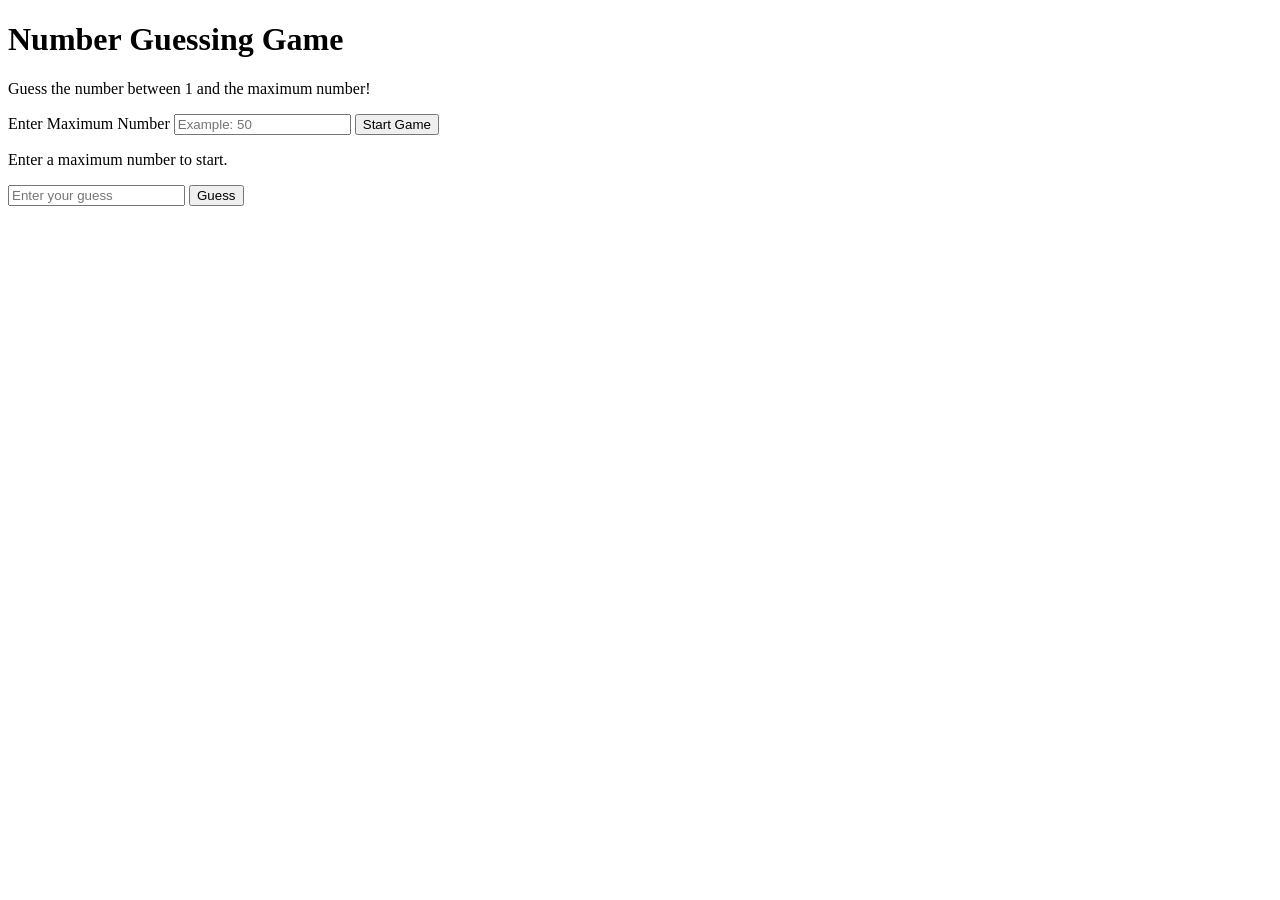
==== GuessingGame_Project/GuessingGame.html @ e7c7b8cf "add guessing game HTML" ====
<!DOCTYPE html>
<html lang="en">
<head>
    <meta charset="UTF-8">
    <meta name="viewport" content="width=device-width, initial-scale=1.0">

    <title>Number Guessing Game</title>

    <link rel="stylesheet" href="GuesstingGame.css">
</head>

<body>

    <div class="game-container">

        <h1>Number Guessing Game</h1>

        <p class="description">
            Guess the number between 1 and the maximum number!
        </p>

        <div class="game-box">

            <label for="max-number">Enter Maximum Number</label>

            <input
                type="number"
                id="max-number"
                placeholder="Example: 50"
            >

            <button id="start-btn">Start Game</button>

            <div id="game-area">

                <p id="message">
                    Enter a maximum number to start.
                </p>

                <input
                    type="number"
                    id="guess"
                    placeholder="Enter your guess"
                >

                <button id="guess-btn">Guess</button>

            </div>

        </div>

    </div>

    <script src="GuessingGame.js"></script>

</body>
</html>
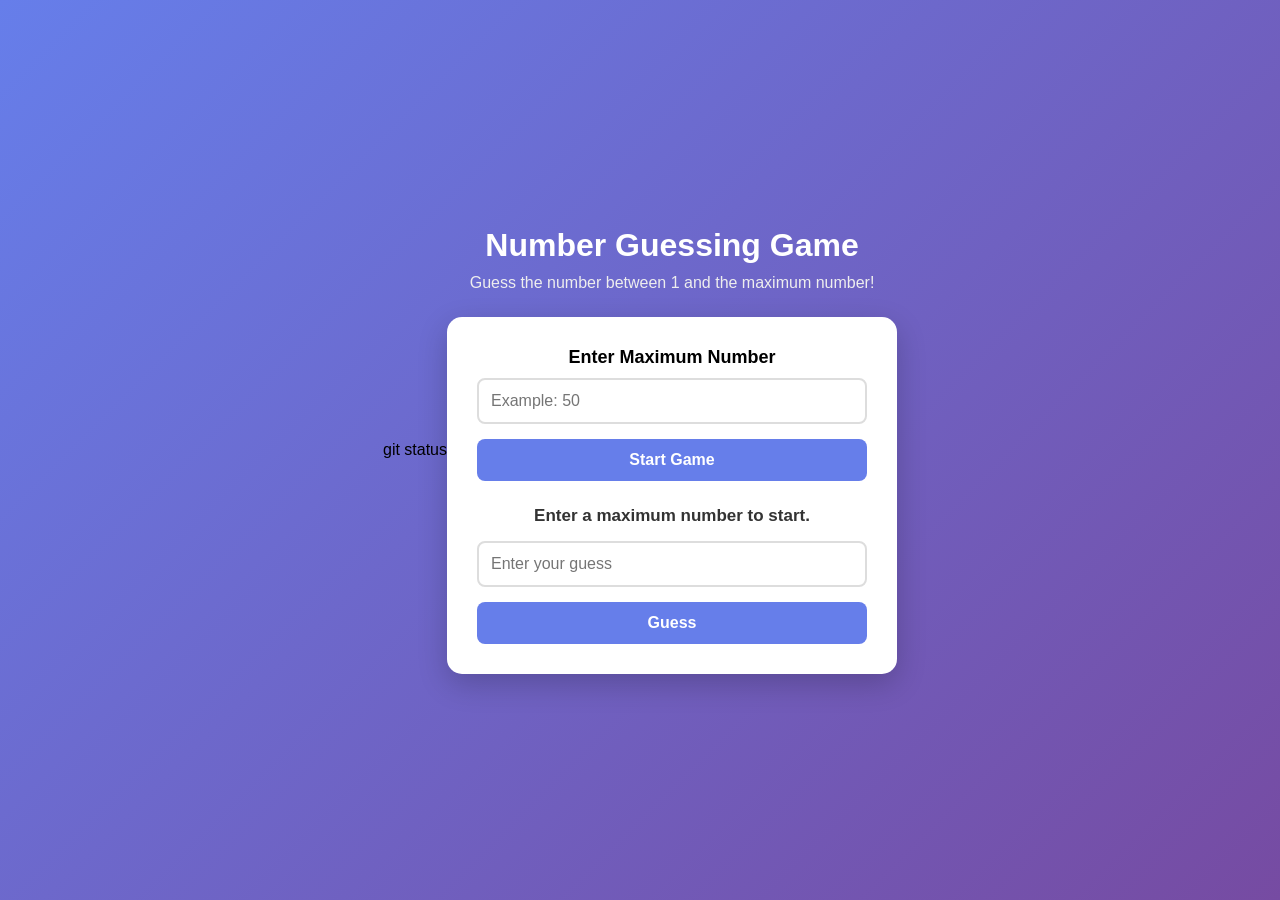
==== commit 1249c422: "update guessing game HTML" ====
--- a/GuessingGame_Project/GuessingGame.html
+++ b/GuessingGame_Project/GuessingGame.html
@@ -6,9 +6,9 @@
 
     <title>Number Guessing Game</title>
 
-    <link rel="stylesheet" href="GuesstingGame.css">
+    <link rel="stylesheet" href="GuessingGame.css">
 </head>
-
+git status
 <body>
 
     <div class="game-container">
--- a/GuessingGame_Project/GuessingGame.css
+++ b/GuessingGame_Project/GuessingGame.css
@@ -0,0 +1,106 @@
+* {
+    margin: 0;
+    padding: 0;
+    box-sizing: border-box;
+}
+
+body {
+    min-height: 100vh;
+
+    display: flex;
+    justify-content: center;
+    align-items: center;
+
+    font-family: Arial, sans-serif;
+
+    background: linear-gradient(135deg, #667eea, #764ba2);
+}
+
+.game-container {
+    width: 450px;
+    max-width: 90%;
+
+    text-align: center;
+}
+
+h1 {
+    color: white;
+    margin-bottom: 10px;
+}
+
+.description {
+    color: #eee;
+    margin-bottom: 25px;
+}
+
+.game-box {
+    background-color: white;
+
+    padding: 30px;
+
+    border-radius: 15px;
+
+    box-shadow: 0 10px 30px rgba(0, 0, 0, 0.2);
+}
+
+label {
+    display: block;
+
+    font-size: 18px;
+    font-weight: bold;
+
+    margin-bottom: 10px;
+}
+
+input {
+    width: 100%;
+
+    padding: 12px;
+
+    margin-bottom: 15px;
+
+    border: 2px solid #ddd;
+    border-radius: 8px;
+
+    font-size: 16px;
+
+    outline: none;
+}
+
+input:focus {
+    border-color: #6c87ff;
+}
+
+button {
+    width: 100%;
+
+    padding: 12px;
+
+    border: none;
+    border-radius: 8px;
+
+    background-color: #667eea;
+    color: white;
+
+    font-size: 16px;
+    font-weight: bold;
+
+    cursor: pointer;
+}
+
+button:hover {
+    background-color: #5568d9;
+}
+
+#game-area {
+    margin-top: 25px;
+}
+
+#message {
+    margin-bottom: 15px;
+
+    font-size: 17px;
+    font-weight: bold;
+
+    color: #333;
+}
